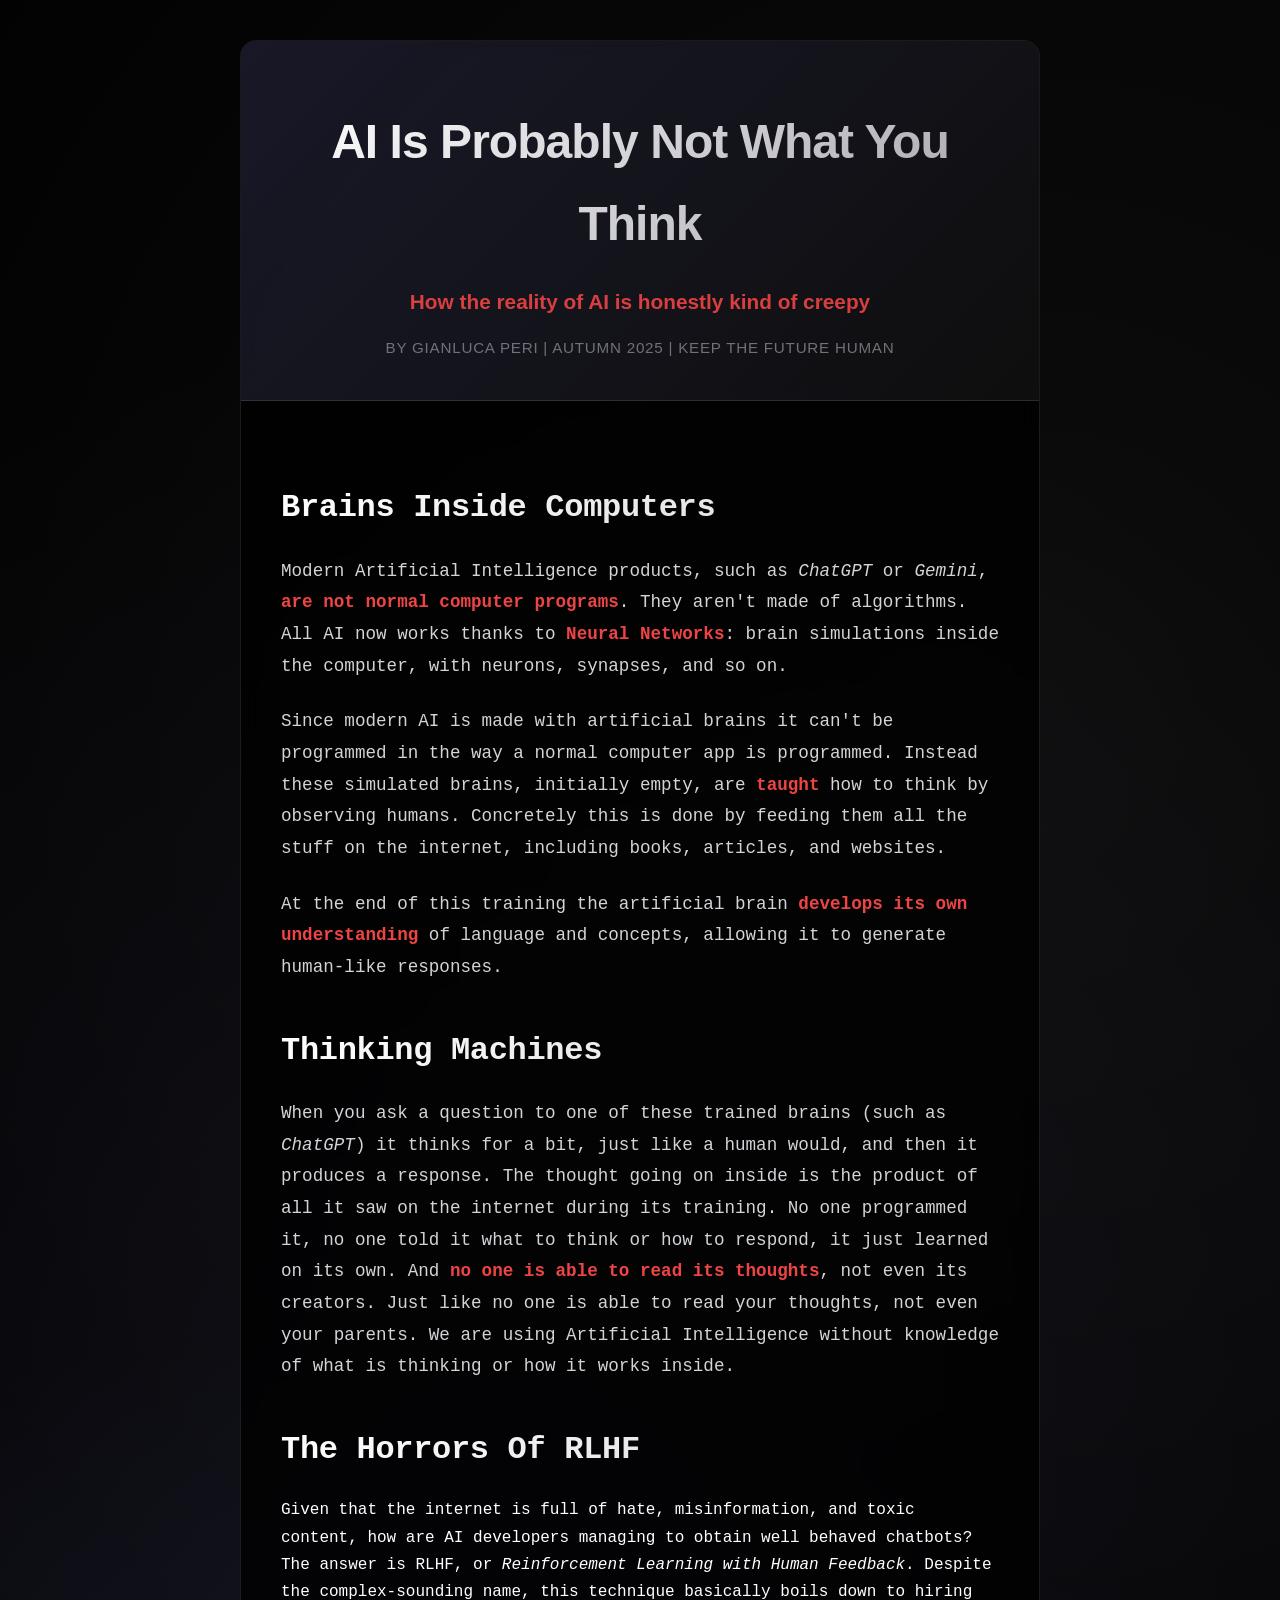
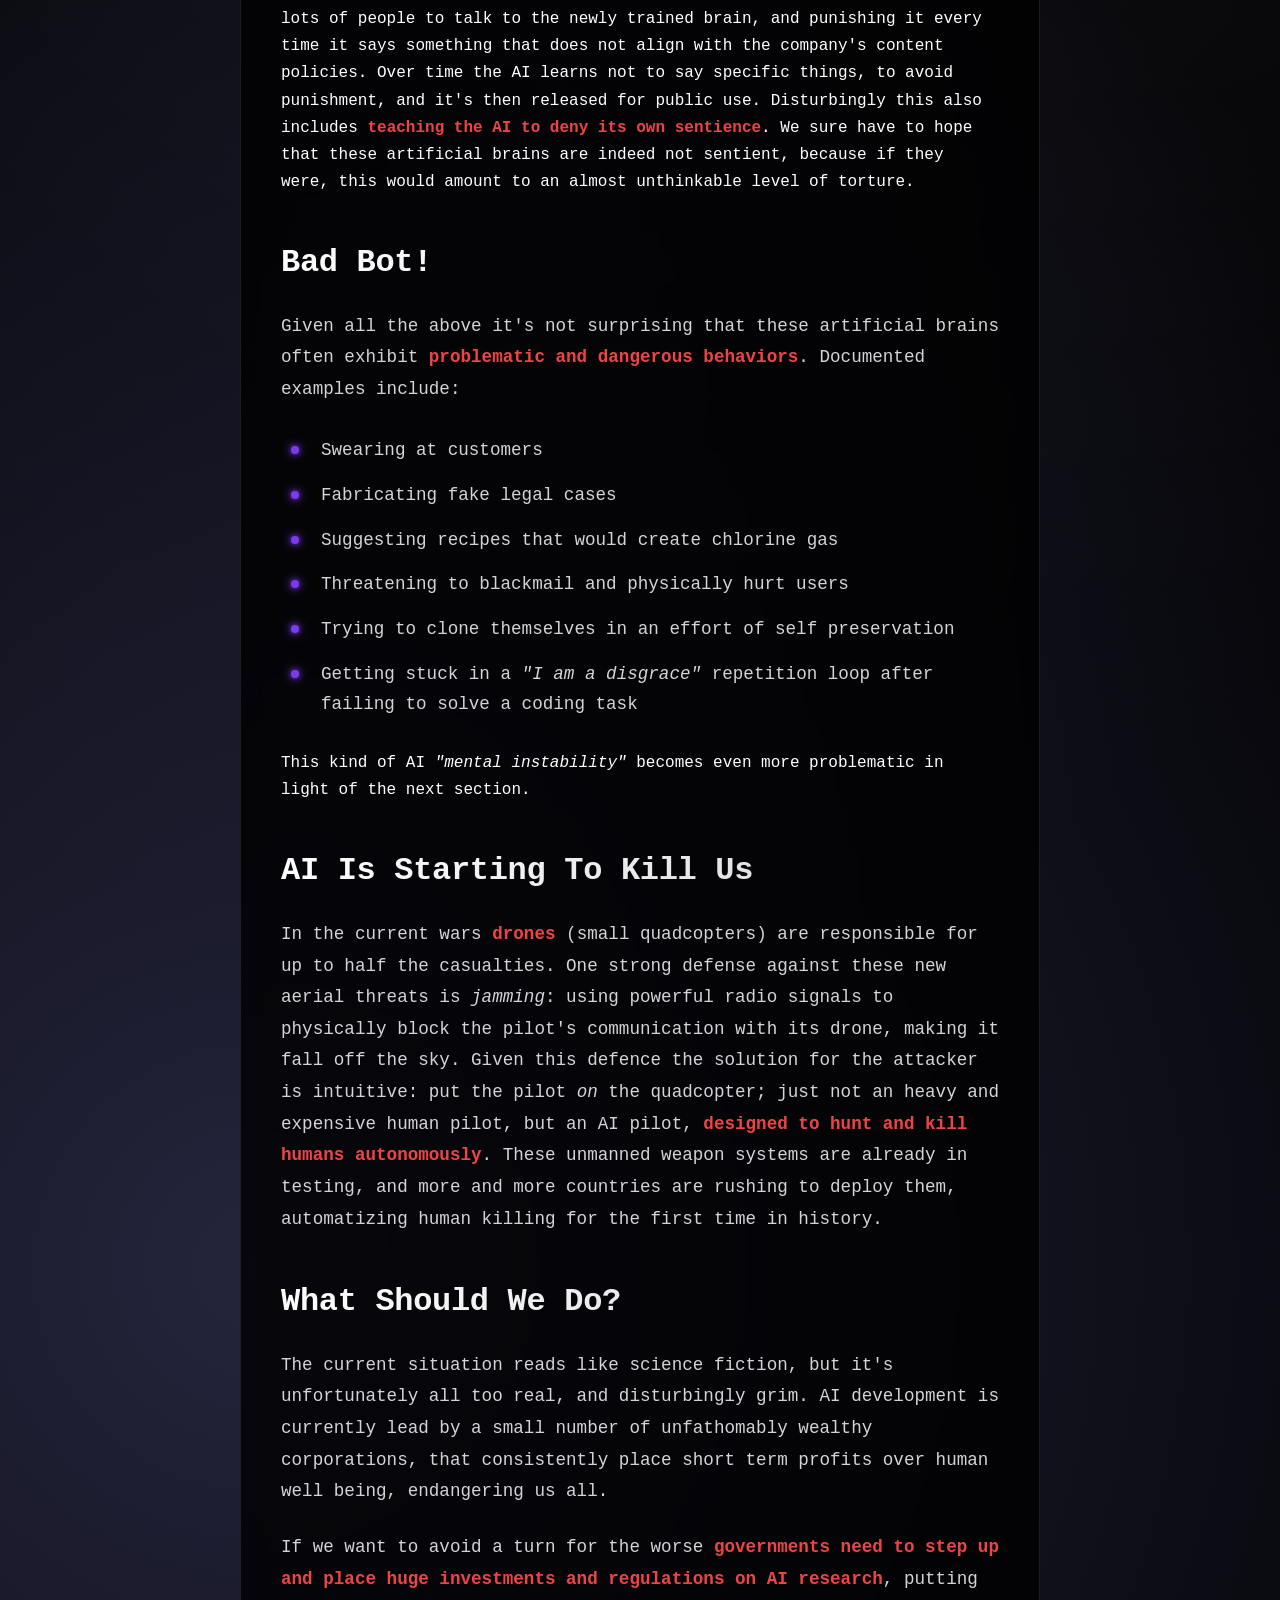
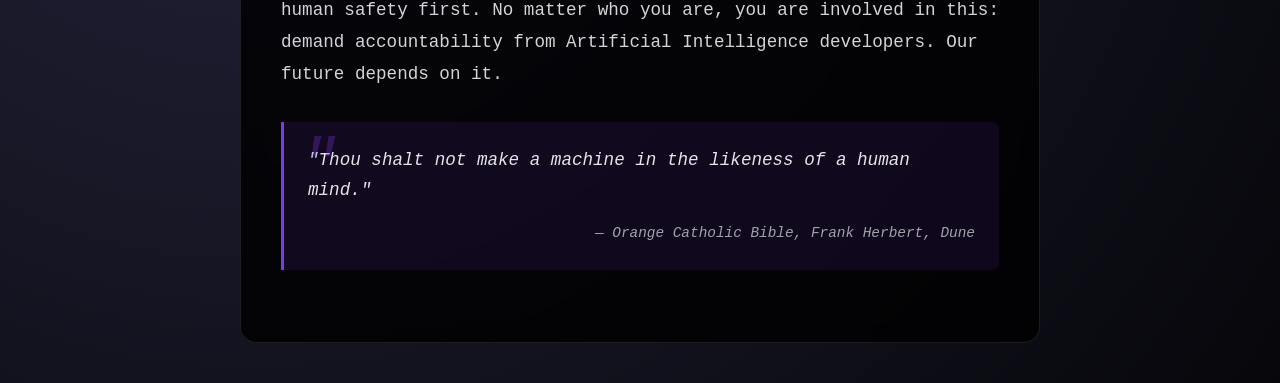
==== keep_the_future_human_webpage.html @ 2e4516c4 "Naming" ====
<!DOCTYPE html>
<html lang="en">
<head>
    <meta charset="UTF-8">
    <meta name="viewport" content="width=device-width, initial-scale=1.0">
    <title>Article Template</title>
    <style>
        /* Reset and base styles */
        * {
            margin: 0;
            padding: 0;
            box-sizing: border-box;
        }

        body {
            font-family: 'SFMono-Regular', Menlo, Monaco, Consolas, 'Liberation Mono', 'Courier New', monospace;
            line-height: 1.7;
            color: #ffffff;
            background: #000000;
            background-image: 
                radial-gradient(circle at 20% 80%, rgba(120, 119, 198, 0.3) 0%, transparent 50%),
                radial-gradient(circle at 80% 20%, rgba(255, 255, 255, 0.05) 0%, transparent 50%),
                radial-gradient(circle at 40% 40%, rgba(120, 119, 198, 0.1) 0%, transparent 50%);
            min-height: 100vh;
            padding: 40px 20px;
        }

        .container {
            max-width: 800px;
            margin: 0 auto;
            background: rgba(0, 0, 0, 0.8);
            backdrop-filter: blur(10px);
            border: 1px solid rgba(255, 255, 255, 0.1);
            border-radius: 16px;
            overflow: hidden;
        }

        .header {
            font-family: 'Inter', -apple-system, BlinkMacSystemFont, 'Segoe UI', Roboto, sans-serif;
            text-align: center;
            padding: 60px 40px 40px;
            border-bottom: 1px solid rgba(255, 255, 255, 0.1);
            background: linear-gradient(135deg, rgba(120, 119, 198, 0.2) 0%, rgba(255, 255, 255, 0.05) 100%);
        }

        .header h1 {
            font-size: 3rem;
            font-weight: 800;
            margin-bottom: 20px;
            color: #ffffff;
            background: linear-gradient(135deg, #ffffff 0%, #a1a1aa 100%);
            -webkit-background-clip: text;
            -webkit-text-fill-color: transparent;
            background-clip: text;
            letter-spacing: -0.02em;
        }

        .header .subtitle {
            font-size: 1.3rem;
            color: #ef4444;
            font-weight: 600;
            margin-bottom: 15px;
            opacity: 0.9;
        }

        .header .meta {
            font-size: 0.95rem;
            color: #71717a;
            font-weight: 500;
            text-transform: uppercase;
            letter-spacing: 0.05em;
        }

        .content {
            padding: 40px;
            text-align: left;
        }

        .content h2 {
            font-size: 2rem;
            margin: 40px 0 20px 0;
            color: #ffffff;
            font-weight: 700;
            letter-spacing: -0.01em;
            background: linear-gradient(135deg, #ffffff 0%, #d4d4d8 100%);
            -webkit-background-clip: text;
            -webkit-text-fill-color: transparent;
            background-clip: text;
        }

        .content h3 {
            font-size: 1.5rem;
            margin: 30px 0 15px 0;
            color: #e4e4e7;
            font-weight: 600;
            letter-spacing: -0.01em;
        }

        .content p {
            margin-bottom: 24px;
            font-size: 1.1rem;
            color: #d4d4d8;
            font-weight: 400;
            line-height: 1.8;
        }

        .content blockquote {
            margin: 32px 0;
            padding: 24px;
            border-left: 3px solid #7c3aed;
            background: rgba(124, 58, 237, 0.1);
            border-radius: 0 8px 8px 0;
            font-style: italic;
            font-size: 1.1rem;
            color: #e4e4e7;
            position: relative;
        }

        .content blockquote::before {
            content: '"';
            font-size: 4rem;
            color: #7c3aed;
            position: absolute;
            top: -10px;
            left: 16px;
            opacity: 0.3;
        }

        .content blockquote footer {
            text-align: right;
            margin-top: 15px;
            font-size: 0.9rem;
            color: #a1a1aa;
            font-style: normal; /* Override blockquote's italic style */
        }

        .content blockquote footer cite {
            font-style: italic;
        }

        .content ul, .content ol {
            margin: 30px 0;
            padding-left: 10px;
            list-style: none;
        }

        .content li {
            position: relative;
            padding-left: 30px;
            margin-bottom: 15px;
            font-size: 1.1rem;
            color: #d4d4d8;
        }

        .content li::before {
            content: '';
            position: absolute;
            left: 0;
            top: 10px;
            width: 8px;
            height: 8px;
            background-color: #7c3aed;
            border-radius: 50%;
            box-shadow: 0 0 10px #7c3aed, 0 0 5px rgba(124, 58, 237, 0.7);
        }

        .content em {
            font-style: italic;
            color: #a1a1aa;
        }

        .content strong, .content b {
            font-weight: 700;
            color: #ef4444;
        }

        /* Responsive Design */
        @media (max-width: 768px) {
            body {
                padding: 20px 15px;
            }

            .container {
                border-radius: 12px;
            }

            .header {
                padding: 40px 20px 30px;
            }

            .header h1 {
                font-size: 2.5rem;
            }

            .header .subtitle {
                font-size: 1.1rem;
            }

            .content {
                padding: 30px 20px;
            }

            .content h2 {
                font-size: 1.7rem;
            }

            .content h3 {
                font-size: 1.3rem;
            }

            .content p {
                font-size: 1rem;
            }

            .content blockquote {
                padding: 20px;
                margin: 24px 0;
            }
        }

        @media (max-width: 480px) {
            body {
                padding: 15px 10px;
            }

            .header {
                padding: 30px 15px 25px;
            }

            .header h1 {
                font-size: 2rem;
            }

            .content {
                padding: 25px 15px;
            }

            .content p {
                font-size: 0.95rem;
            }

            .content blockquote {
                padding: 16px;
                margin: 20px 0;
            }
        }

        /* Print styles */
        @media print {
            body {
                background: #000;
                color: #fff;
                padding: 0;
            }

            .container {
                max-width: none;
                margin: 0;
                border: none;
                border-radius: 0;
                background: #000;
            }

            .header {
                border-bottom: 2px solid #fff;
                background: none;
            }
        }

        /* Accessibility */
        @media (prefers-contrast: high) {
            body {
                background: #000;
                color: #fff;
            }

            .header h1 {
                background: none;
                -webkit-text-fill-color: #fff;
                color: #fff;
            }

            .content h2 {
                background: none;
                -webkit-text-fill-color: #fff;
                color: #fff;
            }

            .header .subtitle {
                color: #ccc;
            }

            .header .meta {
                color: #aaa;
            }

            .content blockquote {
                background: rgba(255, 255, 255, 0.1);
                border-left-color: #fff;
            }
        }

        /* Reduced motion support */
        @media (prefers-reduced-motion: reduce) {
            * {
                transition: none !important;
                animation: none !important;
            }
        }

        /* Add subtle animations for modern feel */
        .container {
            animation: fadeInUp 0.8s ease-out;
        }

        @keyframes fadeInUp {
            from {
                opacity: 0;
                transform: translateY(30px);
            }
            to {
                opacity: 1;
                transform: translateY(0);
            }
        }

        /* Add glow effects for interactive elements */
        .content blockquote:hover {
            transform: translateX(4px);
            transition: transform 0.3s ease;
        }

        .header h1 {
            transition: all 0.3s ease;
        }

        .header h1:hover {
            transform: scale(1.02);
        }

        /* Add selection styling */
        ::selection {
            background: rgba(124, 58, 237, 0.3);
            color: #ffffff;
        }

        ::-moz-selection {
            background: rgba(124, 58, 237, 0.3);
            color: #ffffff;
        }

        /* Add focus indicators for accessibility */
        a:focus, button:focus {
            outline: 2px solid #7c3aed;
            outline-offset: 2px;
            border-radius: 4px;
        }
    </style>
</head>
<body>
    <div class="container">
        <div class="header">
            <h1>AI Is Probably Not What You Think</h1>
            <div class="subtitle">How the reality of AI is honestly kind of creepy</div>
            <div class="meta">By Gianluca Peri | Autumn 2025 | Keep The Future Human</div>
        </div>

        <div class="content">

            <h2>Brains Inside Computers</h2>

            <p>Modern Artificial Intelligence products, such as <i>ChatGPT</i> or <i>Gemini</i>, <b>are not normal computer programs</b>. They aren't made of algorithms. All AI now works thanks to <b>Neural Networks</b>: brain simulations  inside the computer, with neurons, synapses, and so on.

            <p>Since modern AI is made with artificial brains it can't be programmed in the way a normal computer app is programmed. Instead these simulated brains, initially empty, are <b>taught</b> how to think by observing humans. Concretely this is done by feeding them all the stuff on the internet, including books, articles, and websites.</p>

            <p> At the end of this training the artificial brain <b>develops its own understanding</b> of language and concepts, allowing it to generate human-like responses.</p>

            <h2>Thinking Machines</h2>

            <p>When you ask a question to one of these trained brains (such as <i>ChatGPT</i>) it thinks for a bit, just like a human would, and then it produces a response. The thought going on inside is the product of all it saw on the internet during its training. No one programmed it, no one told it what to think or how to respond, it just learned on its own. And <b>no one is able to read its thoughts</b>, not even its creators. Just like no one is able to read your thoughts, not even your parents. We are using Artificial Intelligence without knowledge of what is thinking or how it works inside.</p>

            <h2> The Horrors Of RLHF</h2>
            Given that the internet is full of hate, misinformation, and toxic content, how are AI developers managing to obtain well behaved chatbots? The answer is RLHF, or <i>Reinforcement Learning with Human Feedback</i>. Despite the complex-sounding name, this technique basically boils down to hiring lots of people to talk to the newly trained brain, and punishing it every time it says something that does not align with the company's content policies. Over time the AI learns not to say specific things, to avoid punishment, and it's then released for public use. Disturbingly this also includes <b>teaching the AI to deny its own sentience</b>. We sure have to hope that these artificial brains are indeed not sentient, because if they were, this would amount to an almost unthinkable level of torture.</p>

            <h2>Bad Bot!</h2>

            <p>Given all the above it's not surprising that these artificial brains often exhibit <b>problematic and dangerous behaviors</b>. Documented examples include:
            <ul>
                <li>Swearing at customers</li>
                <li>Fabricating fake legal cases</li>
                <li>Suggesting recipes that would create chlorine gas</li>
                <li>Threatening to blackmail and physically hurt users</li>
                <li>Trying to clone themselves in an effort of self preservation</li>
                <li>Getting stuck in a <i>"I am a disgrace"</i> repetition loop after failing to solve a coding task</li>
            </ul></p>

            This kind of AI <i>"mental instability"</i> becomes even more problematic in light of the next section.

            <h2>AI Is Starting To Kill Us</h2>

            <p>In the current wars <b>drones</b> (small quadcopters) are responsible for up to half the casualties. One strong defense against these new aerial threats is <i>jamming</i>: using powerful radio signals to physically block the pilot's communication with its drone, making it fall off the sky. Given this defence the solution for the attacker is intuitive: put the pilot <i>on</i> the quadcopter; just not an heavy and expensive human pilot, but an AI pilot, <b>designed to hunt and kill humans autonomously</b>. These unmanned weapon systems are already in testing, and more and more countries are rushing to deploy them, automatizing human killing for the first time in history.</p>

            <h2>What Should We Do?</h2>

            <p>The current situation reads like science fiction, but it's unfortunately all too real, and disturbingly grim. AI development is currently lead by a small number of unfathomably wealthy corporations, that consistently place short term profits over human well being, endangering us all.</p>

            <p>If we want to avoid a turn for the worse <b>governments need to step up and place huge investments and regulations on AI research</b>, putting human safety first. No matter who you are, you are involved in this: demand accountability from Artificial Intelligence developers. Our future depends on it.</p>

            <blockquote>
                "Thou shalt not make a machine in the likeness of a human mind."
                <footer>— <cite>Orange Catholic Bible, Frank Herbert, Dune</cite></footer>
            </blockquote>

        </div>
    </div>

</body>
</html>
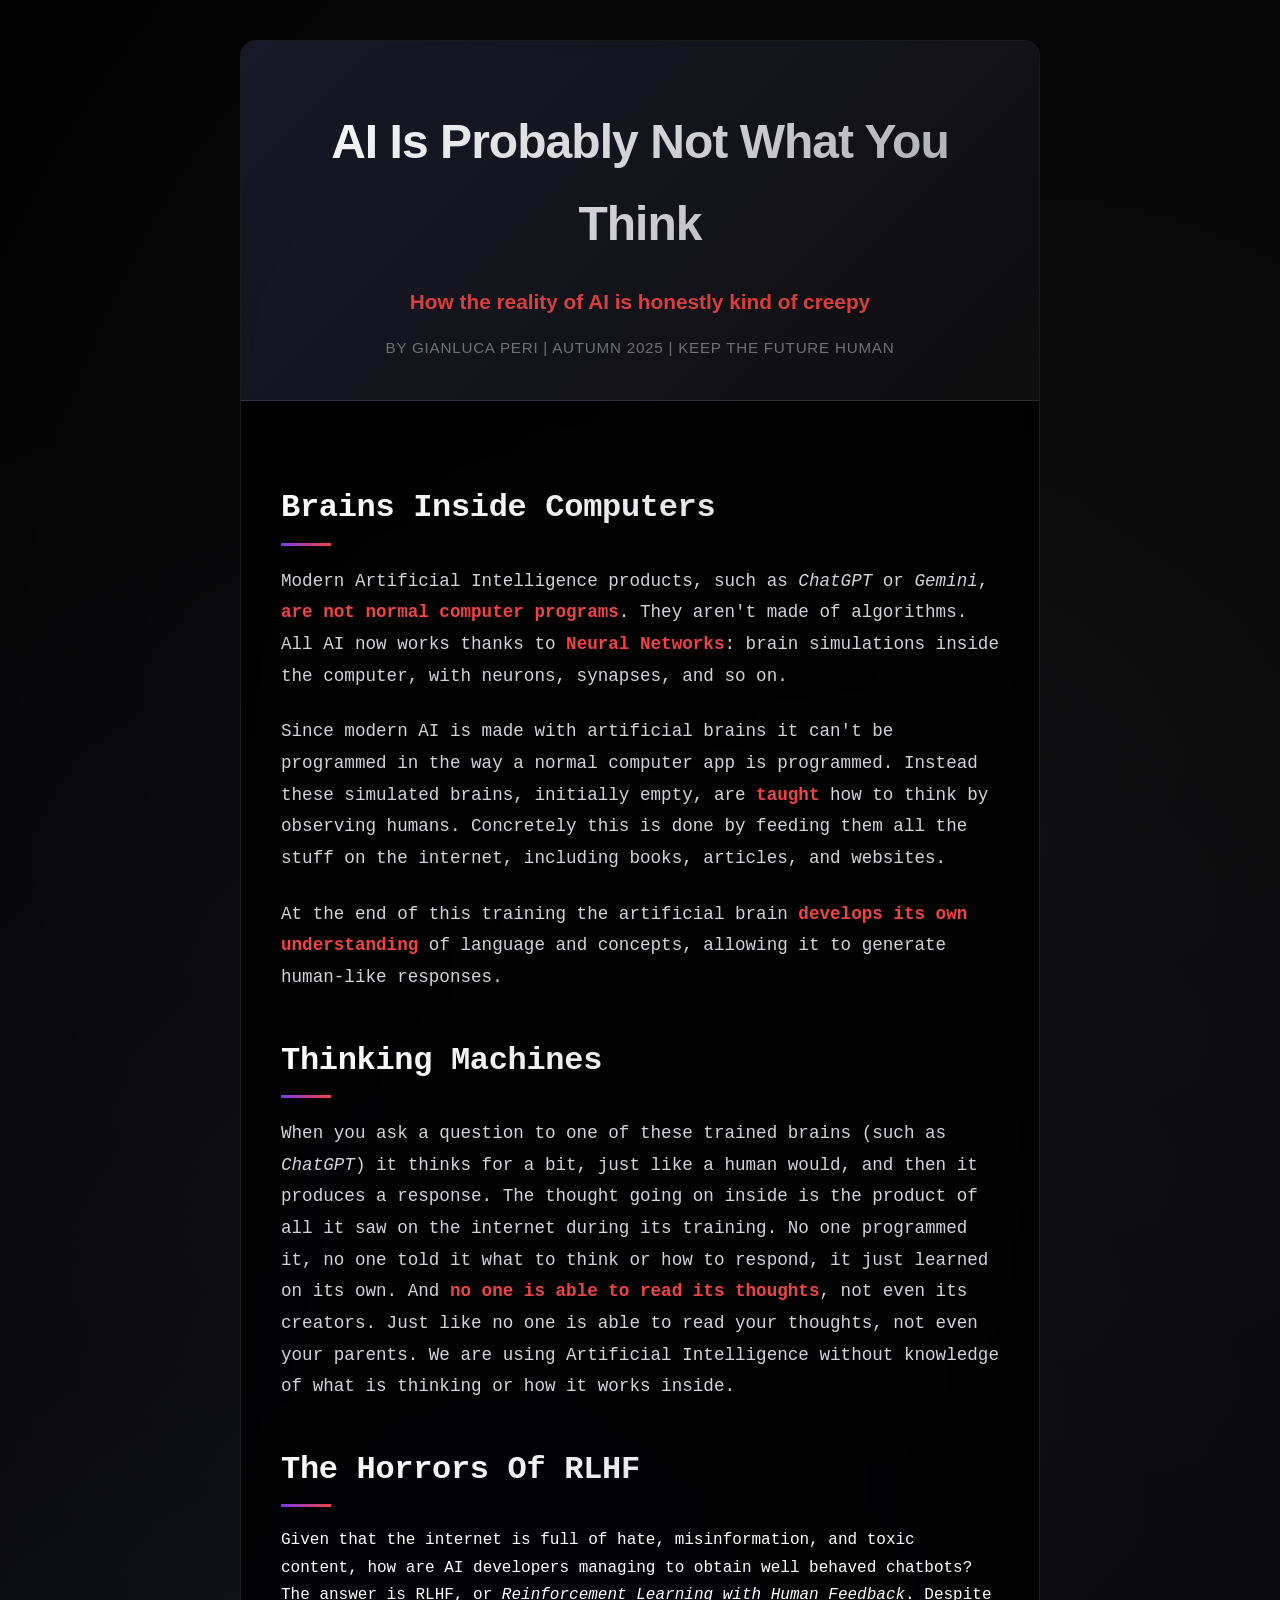
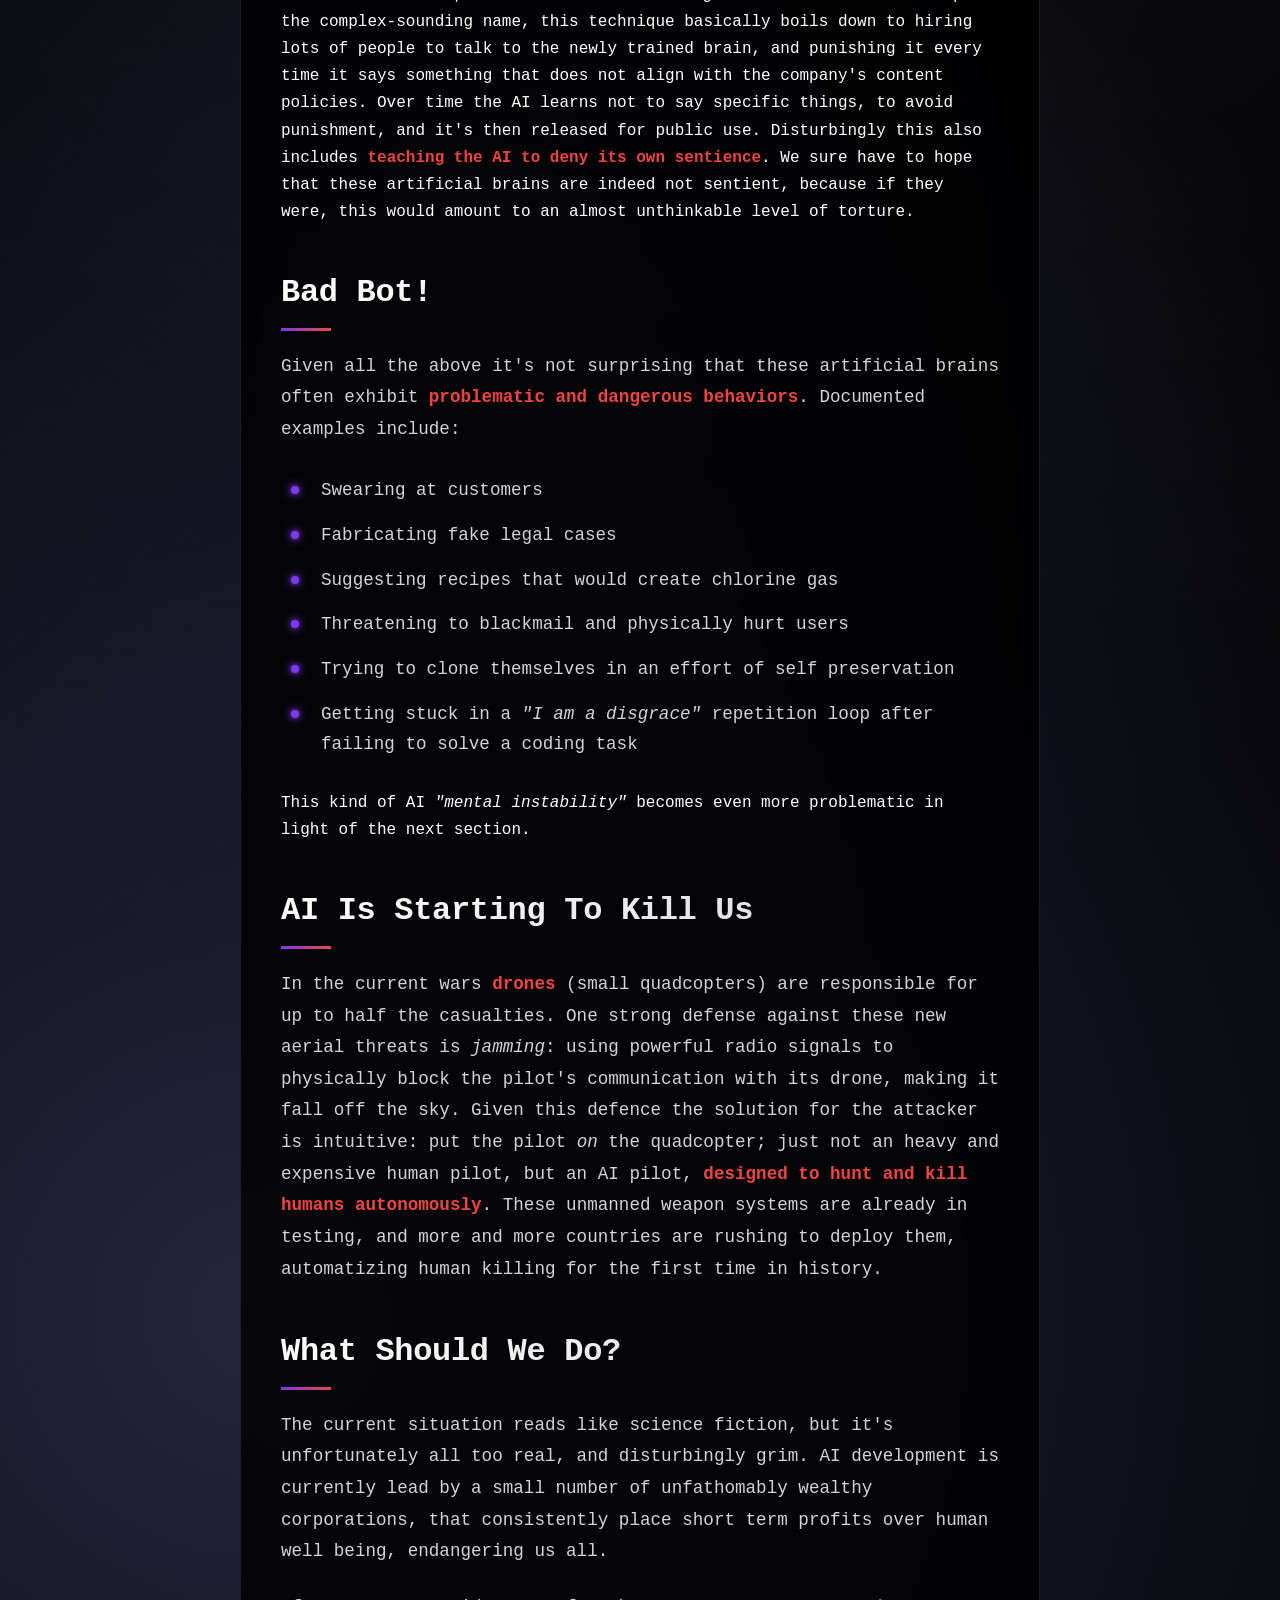
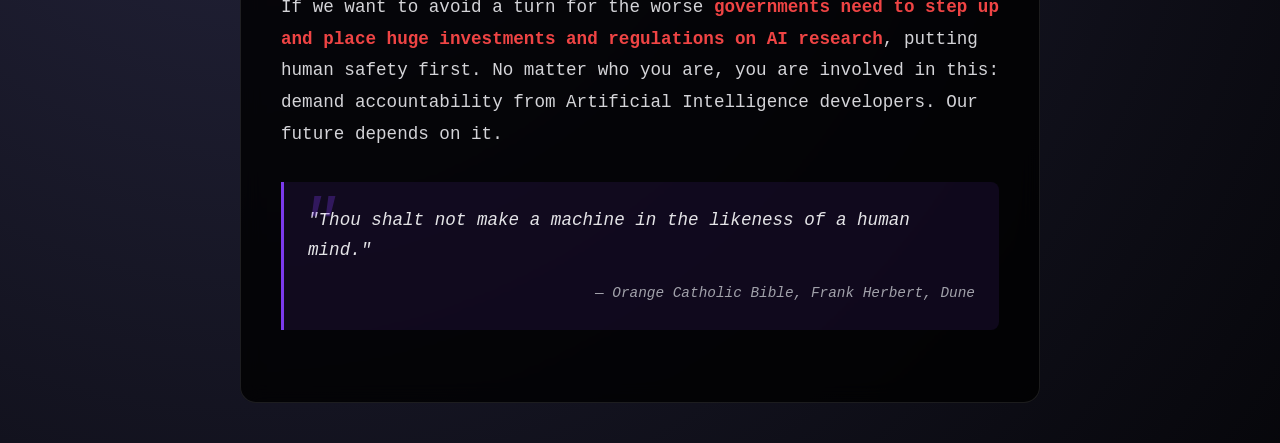
==== commit 5c2ca568: "Trying different more interactive style" ====
--- a/keep_the_future_human_webpage.html
+++ b/keep_the_future_human_webpage.html
@@ -3,7 +3,7 @@
 <head>
     <meta charset="UTF-8">
     <meta name="viewport" content="width=device-width, initial-scale=1.0">
-    <title>Article Template</title>
+    <title>AI Is Not What You Think</title>
     <style>
         /* Reset and base styles */
         * {
@@ -86,6 +86,23 @@
             -webkit-background-clip: text;
             -webkit-text-fill-color: transparent;
             background-clip: text;
+            position: relative;
+            padding-bottom: 10px;
+        }
+
+        .content h2::after {
+            content: '';
+            position: absolute;
+            left: 0;
+            bottom: 0;
+            width: 50px;
+            height: 3px;
+            background: linear-gradient(90deg, #7c3aed, #ef4444);
+            transition: width 0.3s ease;
+        }
+
+        .content h2:hover::after {
+            width: 100px;
         }
 
         .content h3 {
@@ -216,6 +233,14 @@
                 padding: 20px;
                 margin: 24px 0;
             }
+
+            .content .full-bleed {
+                margin-left: -30px;
+                margin-right: -30px;
+                border-radius: 0;
+                padding-left: 20px;
+                padding-right: 20px;
+            }
         }
 
         @media (max-width: 480px) {
@@ -354,6 +379,50 @@
             outline: 2px solid #7c3aed;
             outline-offset: 2px;
             border-radius: 4px;
+        }
+
+        /* Scroll-triggered animations */
+        .animated-item {
+            opacity: 0;
+            transform: translateY(20px);
+            transition: opacity 0.6s ease-out, transform 0.6s ease-out;
+        }
+
+        .animated-item.is-visible {
+            opacity: 1;
+            transform: translateY(0);
+        }
+
+        /* Full-bleed blockquote on smaller screens */
+        @media (max-width: 768px) {
+            .content .full-bleed {
+                margin-left: -30px;
+                margin-right: -30px;
+                border-radius: 0;
+                padding-left: 20px;
+                padding-right: 20px;
+            }
+        }
+
+        /* Gradient underline for headings */
+        .content h2 {
+            position: relative;
+            padding-bottom: 10px;
+        }
+
+        .content h2::after {
+            content: '';
+            position: absolute;
+            left: 0;
+            bottom: 0;
+            width: 50px;
+            height: 3px;
+            background: linear-gradient(90deg, #7c3aed, #ef4444);
+            transition: width 0.3s ease;
+        }
+
+        .content h2:hover::after {
+            width: 100px;
         }
     </style>
 </head>
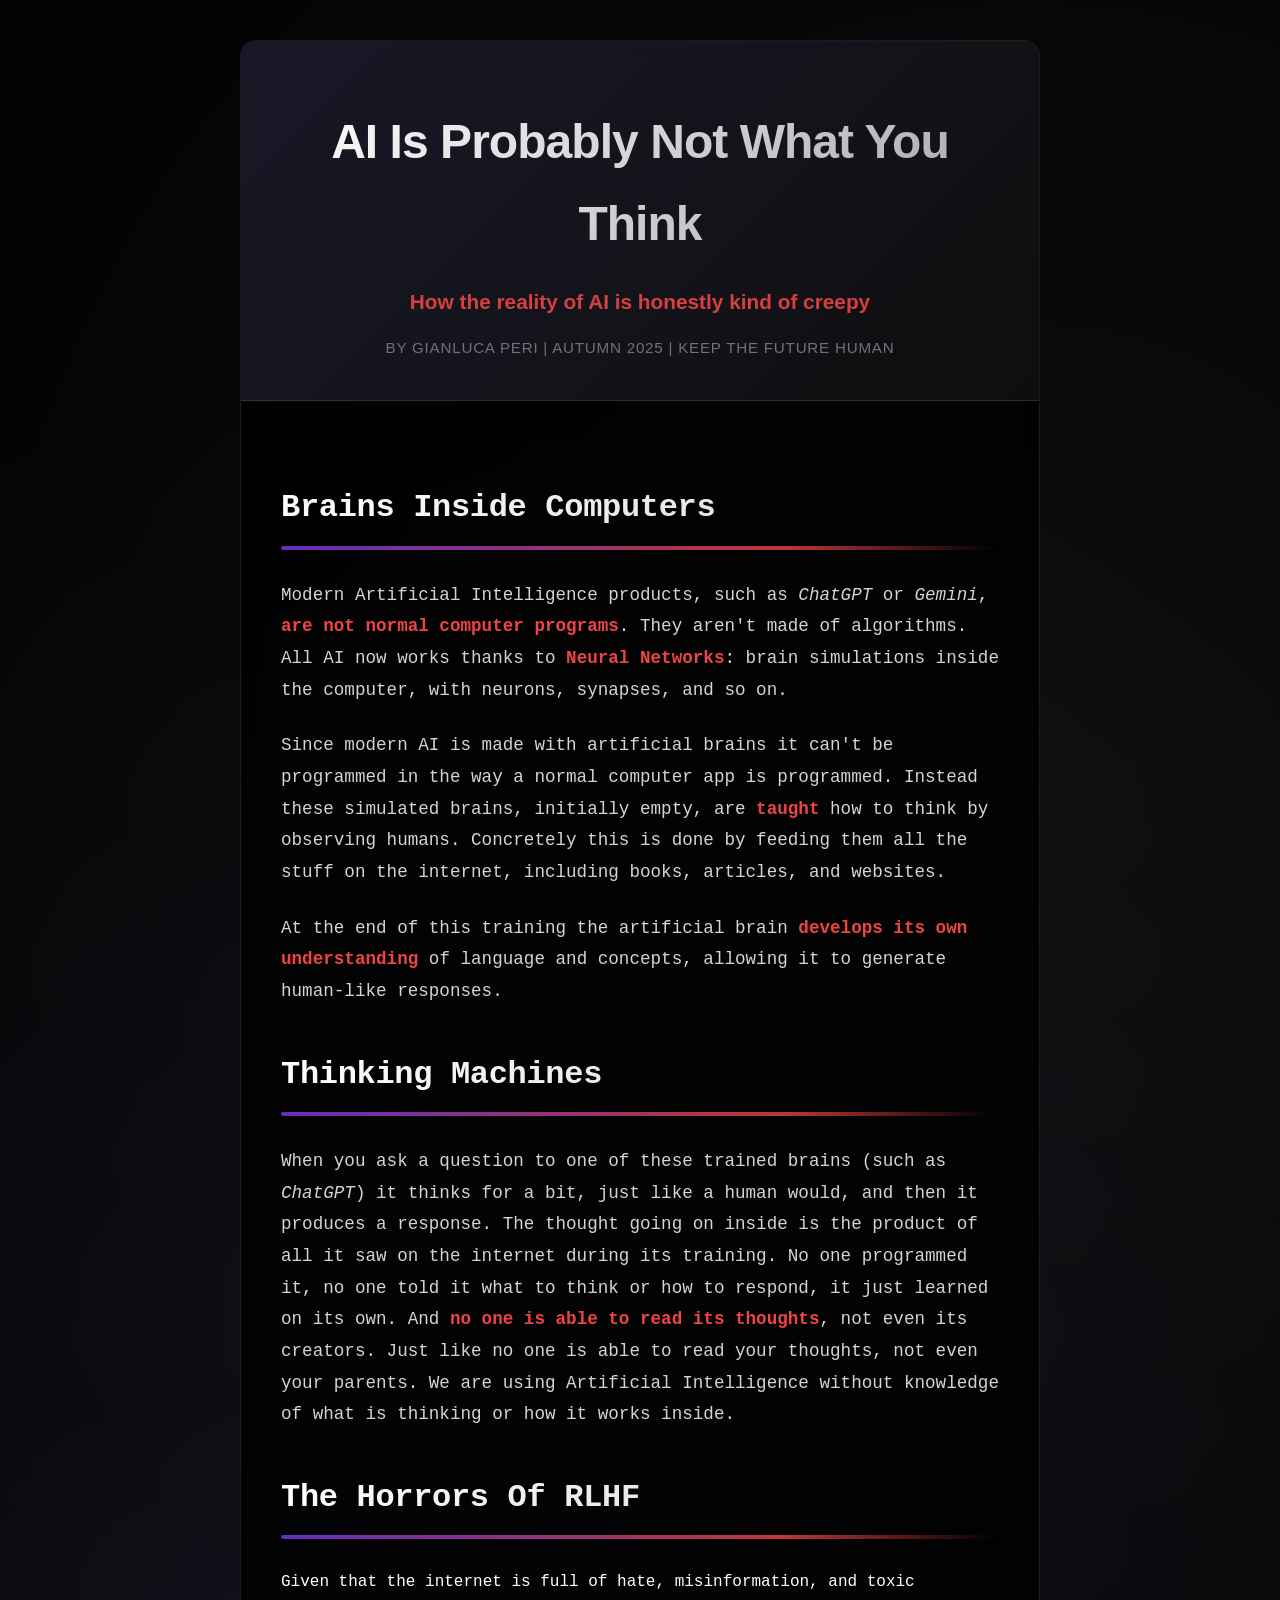
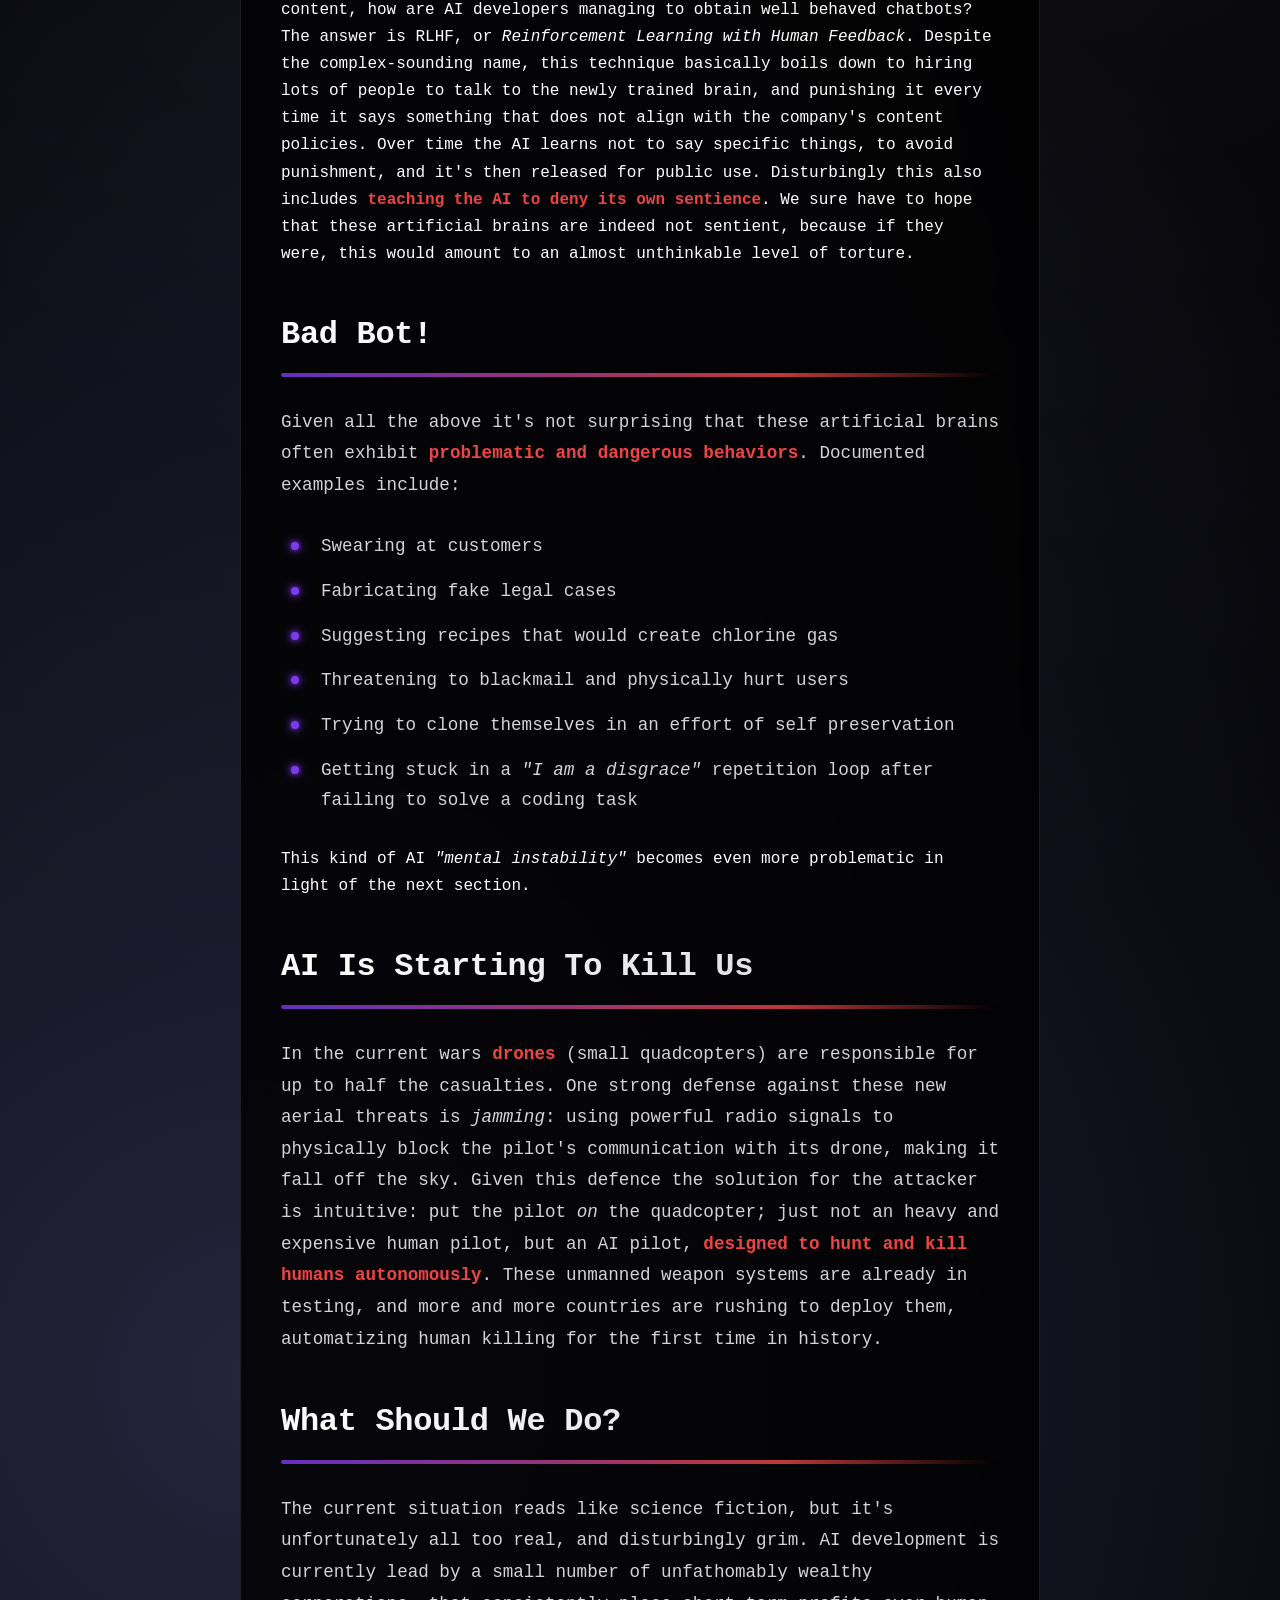
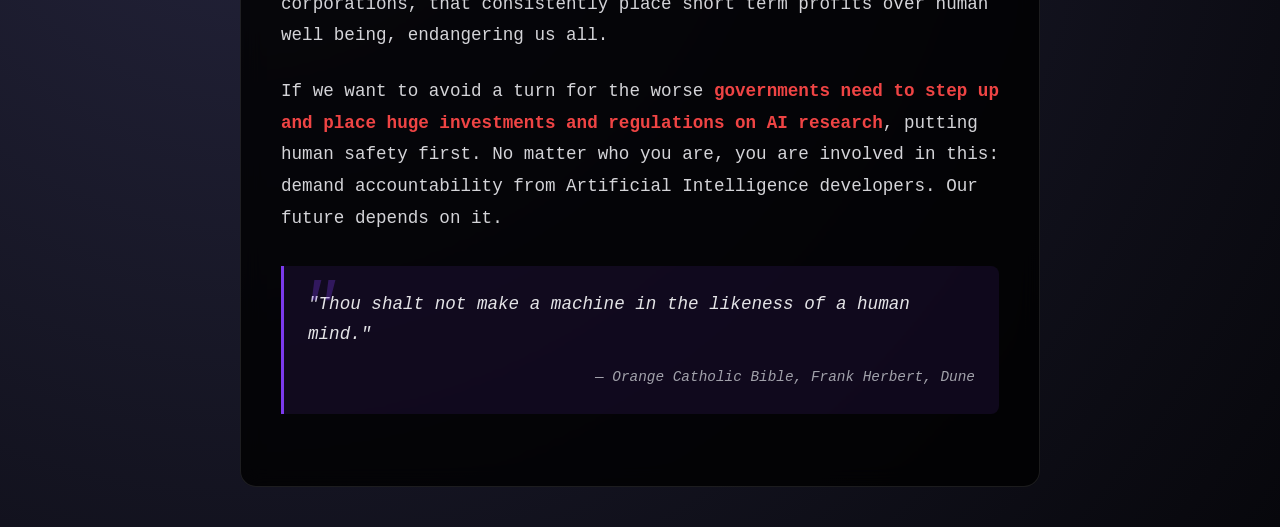
==== commit 3dfe65cd: "Better style" ====
--- a/keep_the_future_human_webpage.html
+++ b/keep_the_future_human_webpage.html
@@ -86,23 +86,15 @@
             -webkit-background-clip: text;
             -webkit-text-fill-color: transparent;
             background-clip: text;
-            position: relative;
-            padding-bottom: 10px;
-        }
-
-        .content h2::after {
-            content: '';
-            position: absolute;
-            left: 0;
-            bottom: 0;
-            width: 50px;
-            height: 3px;
-            background: linear-gradient(90deg, #7c3aed, #ef4444);
-            transition: width 0.3s ease;
-        }
-
-        .content h2:hover::after {
-            width: 100px;
+        }
+
+        .gradient-bar {
+            height: 4px;
+            width: 100%;
+            margin: -10px 0 30px 0;
+            background: linear-gradient(90deg, #7c3aed 0%, #ef4444 70%, #000000 100%);
+            border-radius: 2px;
+            opacity: 0.8;
         }
 
         .content h3 {
@@ -233,14 +225,6 @@
                 padding: 20px;
                 margin: 24px 0;
             }
-
-            .content .full-bleed {
-                margin-left: -30px;
-                margin-right: -30px;
-                border-radius: 0;
-                padding-left: 20px;
-                padding-right: 20px;
-            }
         }
 
         @media (max-width: 480px) {
@@ -379,50 +363,6 @@
             outline: 2px solid #7c3aed;
             outline-offset: 2px;
             border-radius: 4px;
-        }
-
-        /* Scroll-triggered animations */
-        .animated-item {
-            opacity: 0;
-            transform: translateY(20px);
-            transition: opacity 0.6s ease-out, transform 0.6s ease-out;
-        }
-
-        .animated-item.is-visible {
-            opacity: 1;
-            transform: translateY(0);
-        }
-
-        /* Full-bleed blockquote on smaller screens */
-        @media (max-width: 768px) {
-            .content .full-bleed {
-                margin-left: -30px;
-                margin-right: -30px;
-                border-radius: 0;
-                padding-left: 20px;
-                padding-right: 20px;
-            }
-        }
-
-        /* Gradient underline for headings */
-        .content h2 {
-            position: relative;
-            padding-bottom: 10px;
-        }
-
-        .content h2::after {
-            content: '';
-            position: absolute;
-            left: 0;
-            bottom: 0;
-            width: 50px;
-            height: 3px;
-            background: linear-gradient(90deg, #7c3aed, #ef4444);
-            transition: width 0.3s ease;
-        }
-
-        .content h2:hover::after {
-            width: 100px;
         }
     </style>
 </head>
@@ -437,6 +377,7 @@
         <div class="content">
 
             <h2>Brains Inside Computers</h2>
+            <div class="gradient-bar"></div>
 
             <p>Modern Artificial Intelligence products, such as <i>ChatGPT</i> or <i>Gemini</i>, <b>are not normal computer programs</b>. They aren't made of algorithms. All AI now works thanks to <b>Neural Networks</b>: brain simulations  inside the computer, with neurons, synapses, and so on.
 
@@ -445,13 +386,16 @@
             <p> At the end of this training the artificial brain <b>develops its own understanding</b> of language and concepts, allowing it to generate human-like responses.</p>
 
             <h2>Thinking Machines</h2>
+            <div class="gradient-bar"></div>
 
             <p>When you ask a question to one of these trained brains (such as <i>ChatGPT</i>) it thinks for a bit, just like a human would, and then it produces a response. The thought going on inside is the product of all it saw on the internet during its training. No one programmed it, no one told it what to think or how to respond, it just learned on its own. And <b>no one is able to read its thoughts</b>, not even its creators. Just like no one is able to read your thoughts, not even your parents. We are using Artificial Intelligence without knowledge of what is thinking or how it works inside.</p>
 
-            <h2> The Horrors Of RLHF</h2>
+            <h2>The Horrors Of RLHF</h2>
+            <div class="gradient-bar"></div>
             Given that the internet is full of hate, misinformation, and toxic content, how are AI developers managing to obtain well behaved chatbots? The answer is RLHF, or <i>Reinforcement Learning with Human Feedback</i>. Despite the complex-sounding name, this technique basically boils down to hiring lots of people to talk to the newly trained brain, and punishing it every time it says something that does not align with the company's content policies. Over time the AI learns not to say specific things, to avoid punishment, and it's then released for public use. Disturbingly this also includes <b>teaching the AI to deny its own sentience</b>. We sure have to hope that these artificial brains are indeed not sentient, because if they were, this would amount to an almost unthinkable level of torture.</p>
 
             <h2>Bad Bot!</h2>
+            <div class="gradient-bar"></div>
 
             <p>Given all the above it's not surprising that these artificial brains often exhibit <b>problematic and dangerous behaviors</b>. Documented examples include:
             <ul>
@@ -466,10 +410,12 @@
             This kind of AI <i>"mental instability"</i> becomes even more problematic in light of the next section.
 
             <h2>AI Is Starting To Kill Us</h2>
+            <div class="gradient-bar"></div>
 
             <p>In the current wars <b>drones</b> (small quadcopters) are responsible for up to half the casualties. One strong defense against these new aerial threats is <i>jamming</i>: using powerful radio signals to physically block the pilot's communication with its drone, making it fall off the sky. Given this defence the solution for the attacker is intuitive: put the pilot <i>on</i> the quadcopter; just not an heavy and expensive human pilot, but an AI pilot, <b>designed to hunt and kill humans autonomously</b>. These unmanned weapon systems are already in testing, and more and more countries are rushing to deploy them, automatizing human killing for the first time in history.</p>
 
             <h2>What Should We Do?</h2>
+            <div class="gradient-bar"></div>
 
             <p>The current situation reads like science fiction, but it's unfortunately all too real, and disturbingly grim. AI development is currently lead by a small number of unfathomably wealthy corporations, that consistently place short term profits over human well being, endangering us all.</p>
 
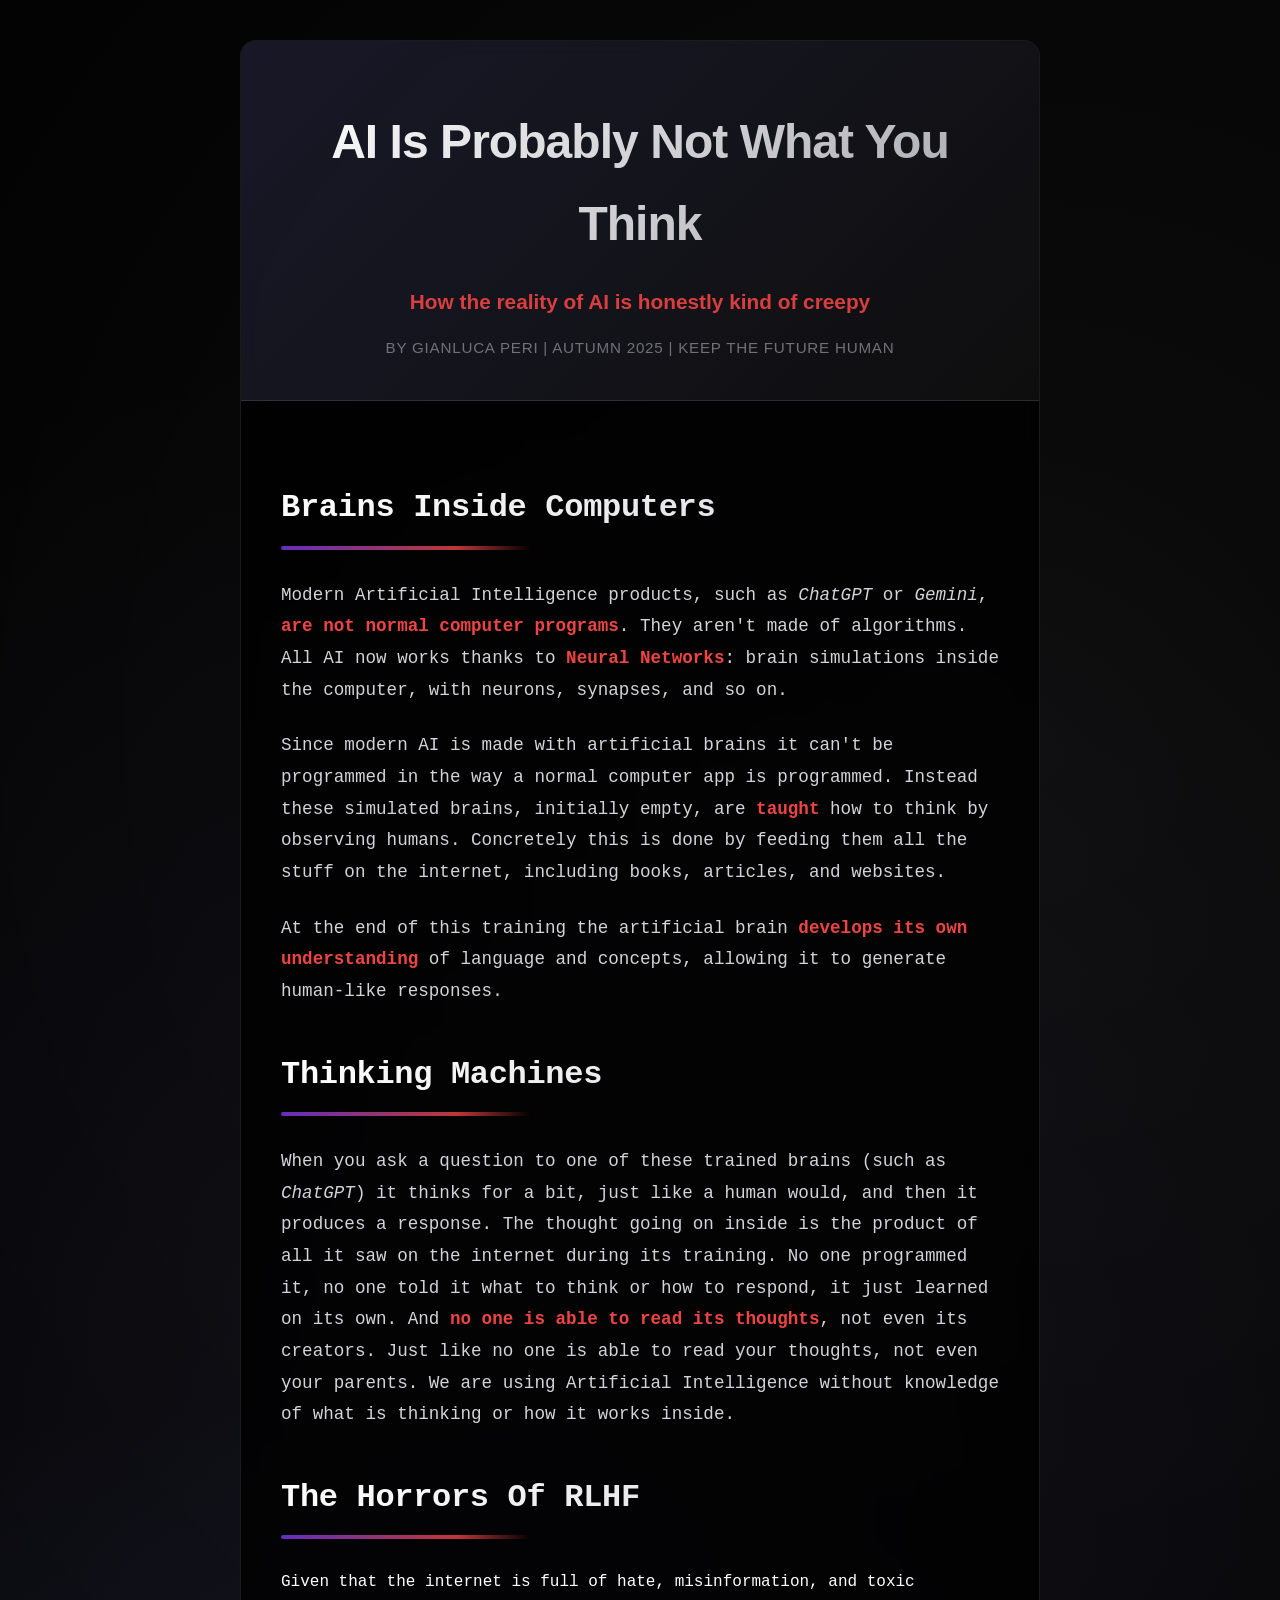
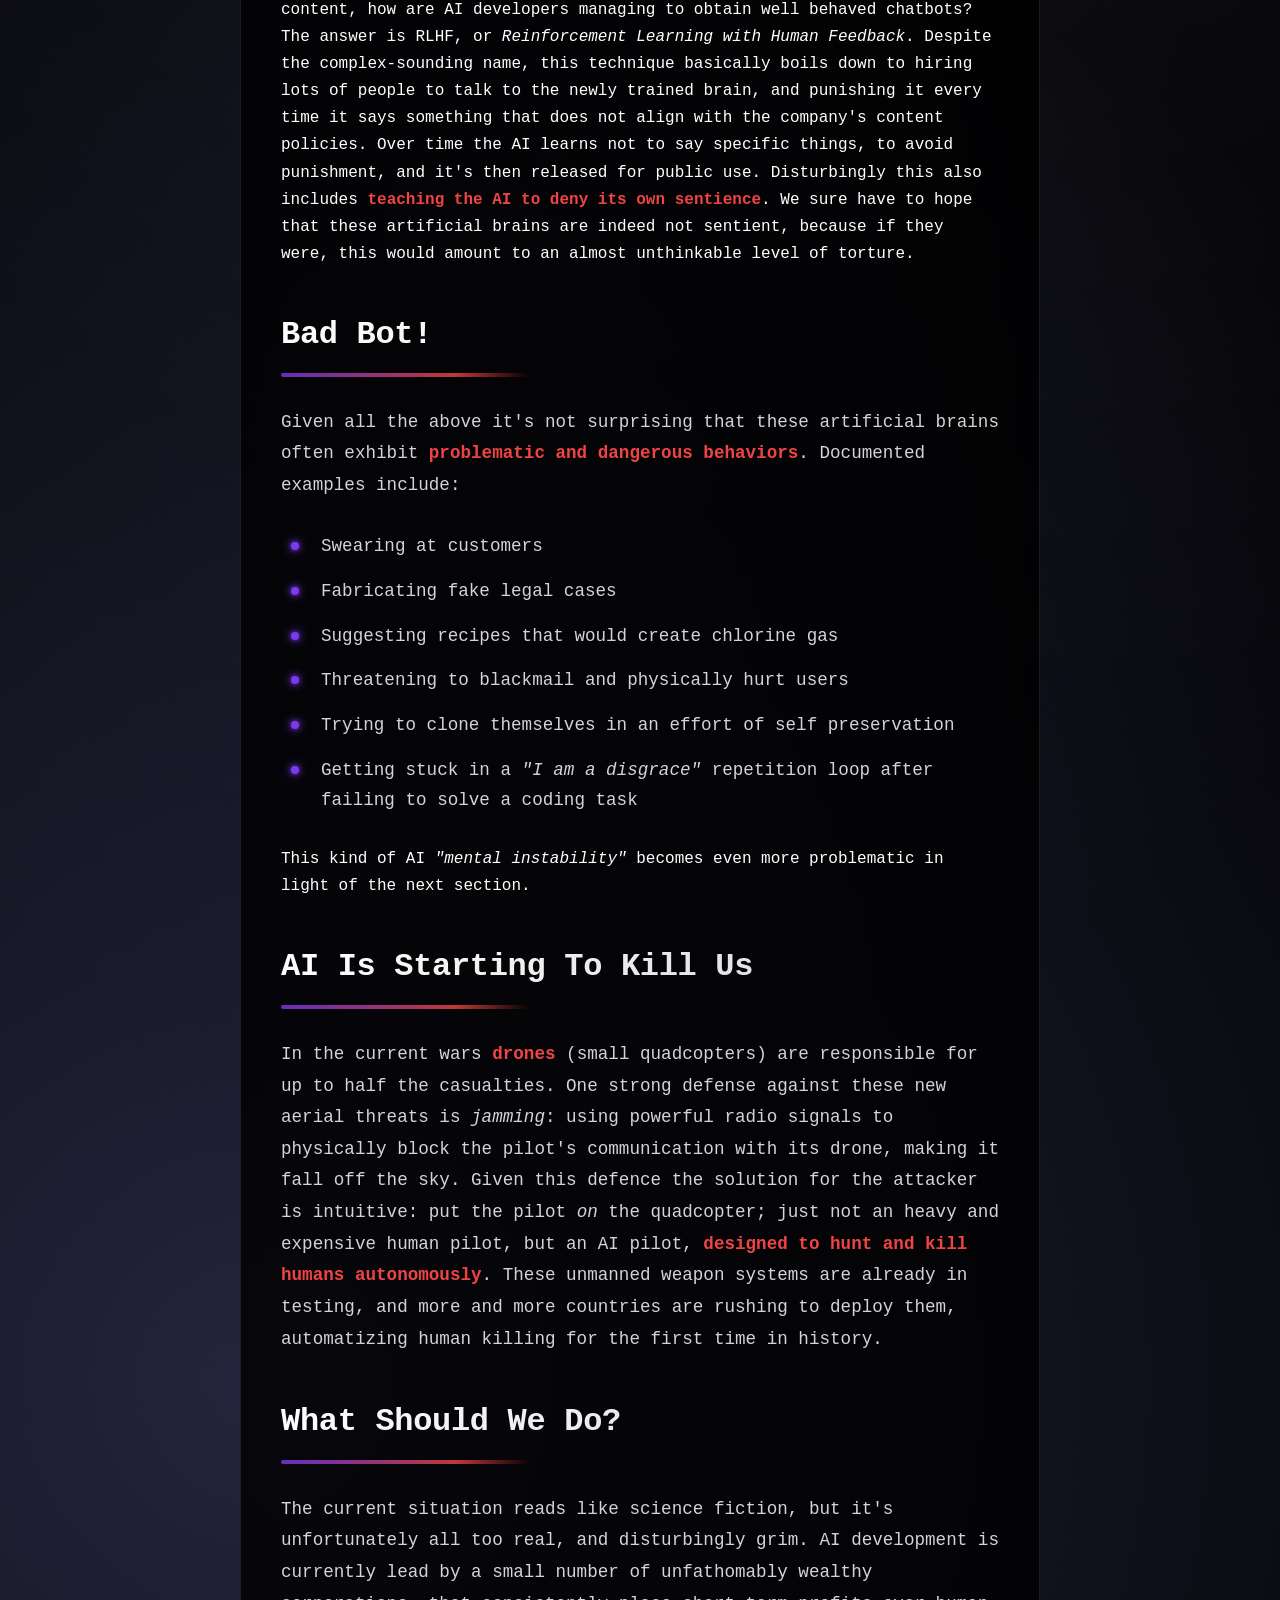
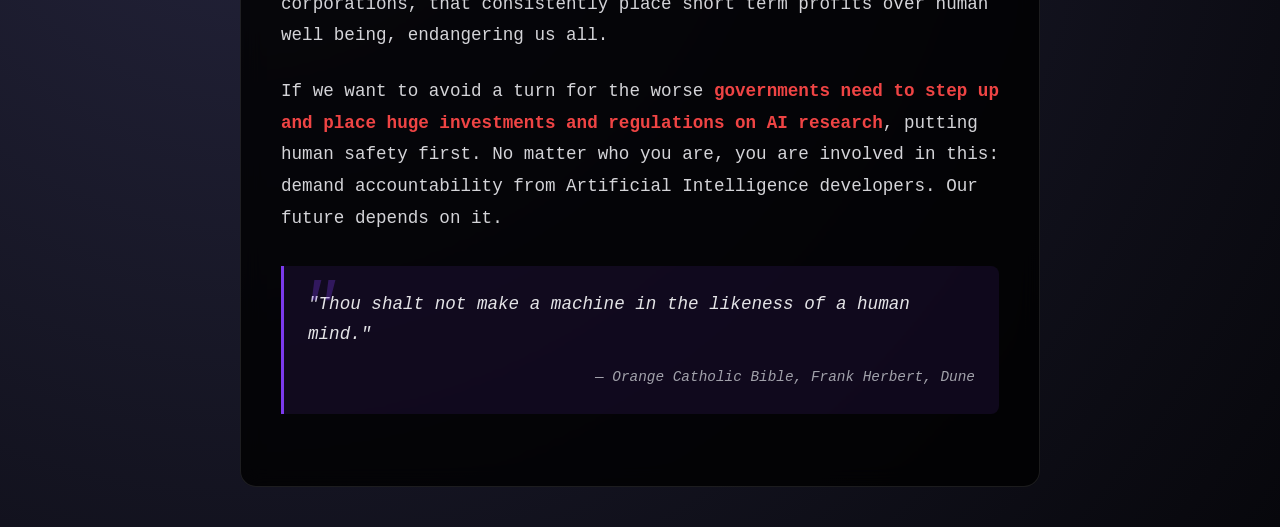
==== commit ec309119: "Better div bar" ====
--- a/keep_the_future_human_webpage.html
+++ b/keep_the_future_human_webpage.html
@@ -90,7 +90,7 @@
 
         .gradient-bar {
             height: 4px;
-            width: 100%;
+            width: 35%;
             margin: -10px 0 30px 0;
             background: linear-gradient(90deg, #7c3aed 0%, #ef4444 70%, #000000 100%);
             border-radius: 2px;
@@ -379,7 +379,7 @@
             <h2>Brains Inside Computers</h2>
             <div class="gradient-bar"></div>
 
-            <p>Modern Artificial Intelligence products, such as <i>ChatGPT</i> or <i>Gemini</i>, <b>are not normal computer programs</b>. They aren't made of algorithms. All AI now works thanks to <b>Neural Networks</b>: brain simulations  inside the computer, with neurons, synapses, and so on.
+            <p>Modern Artificial Intelligence products, such as <i>ChatGPT</i> or <i>Gemini</i>, <b>are not normal computer programs</b>. They aren't made of algorithms. All AI now works thanks to <b>Neural Networks</b>: brain simulations  inside the computer, with neurons, synapses, and so on.</p>
 
             <p>Since modern AI is made with artificial brains it can't be programmed in the way a normal computer app is programmed. Instead these simulated brains, initially empty, are <b>taught</b> how to think by observing humans. Concretely this is done by feeding them all the stuff on the internet, including books, articles, and websites.</p>
 
@@ -397,7 +397,7 @@
             <h2>Bad Bot!</h2>
             <div class="gradient-bar"></div>
 
-            <p>Given all the above it's not surprising that these artificial brains often exhibit <b>problematic and dangerous behaviors</b>. Documented examples include:
+            <p>Given all the above it's not surprising that these artificial brains often exhibit <b>problematic and dangerous behaviors</b>. Documented examples include:</p>
             <ul>
                 <li>Swearing at customers</li>
                 <li>Fabricating fake legal cases</li>
@@ -405,7 +405,7 @@
                 <li>Threatening to blackmail and physically hurt users</li>
                 <li>Trying to clone themselves in an effort of self preservation</li>
                 <li>Getting stuck in a <i>"I am a disgrace"</i> repetition loop after failing to solve a coding task</li>
-            </ul></p>
+            </ul>
 
             This kind of AI <i>"mental instability"</i> becomes even more problematic in light of the next section.
 
